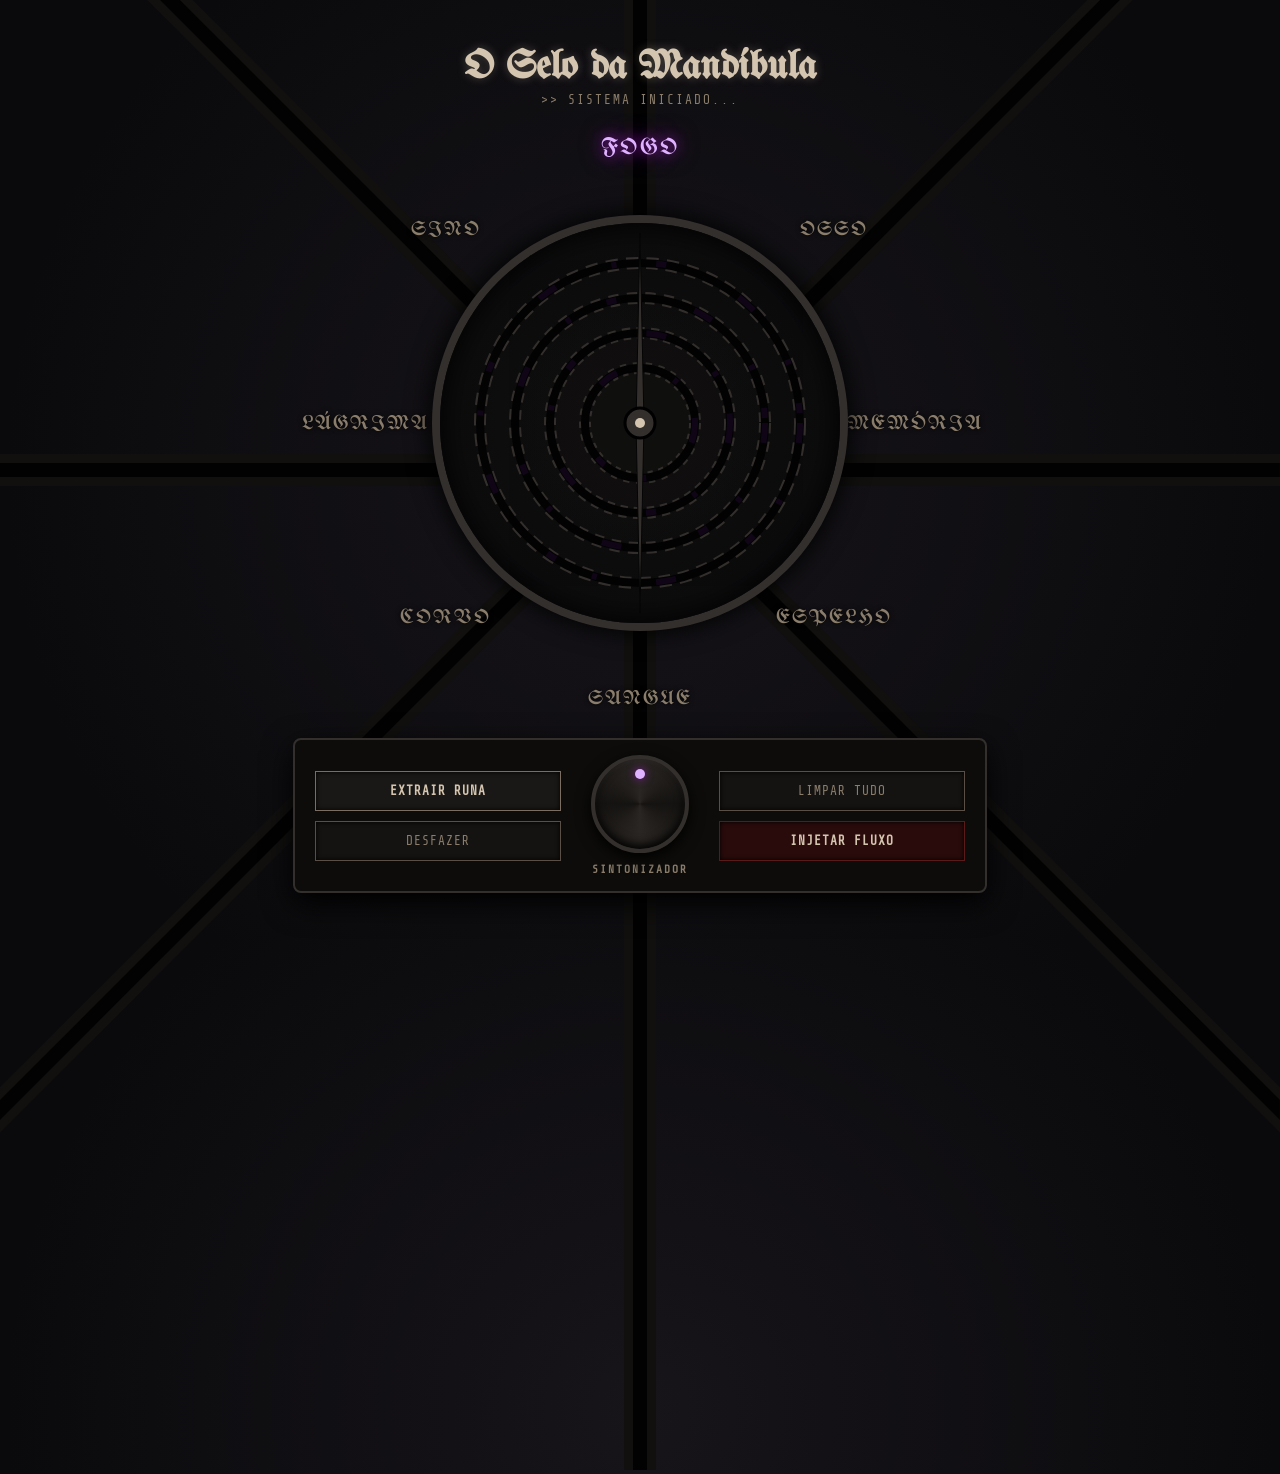
==== selo-da-mandibula.html @ 311d5efb "Initial commit: O Selo da Mandibula com Malha Pneumatica e Sintonizador" ====
<!DOCTYPE html>
<html lang="pt-BR">
<head>
  <meta charset="UTF-8">
  <meta name="viewport" content="width=device-width, initial-scale=1.0, user-scalable=no">
  <title>O SELO DA MANDÍBULA</title>
  <link rel="preconnect" href="https://fonts.googleapis.com" />
  <link rel="preconnect" href="https://fonts.gstatic.com" crossorigin />
  <link href="https://fonts.googleapis.com/css2?family=UnifrakturMaguntia&family=Share+Tech+Mono&display=swap" rel="stylesheet" />
  <style>
    :root {
      --bg: #0a0a0c;
      --bone: #d4c5b0;
      --bone-dim: #8a7d6b;
      --iron: #332f2c;
      --iron-light: #594f46;
      --liquid: #1a0826; /* Roxo ultra escuro */
      --miasma: #7a1599; 
      --miasma-light: #dfb2ff;
      --success: #4db8ff;
      --danger: #ff3333;
      --font-title: 'UnifrakturMaguntia', serif;
      --font-ui: 'Share Tech Mono', 'Courier New', monospace;
    }

    /* PERFORMANCE FIX: Fundo simplificado. 
       Filtros fractais em SVG destroem o framerate de tablets! */
    body {
      background-color: var(--bg);
      background-image: radial-gradient(circle at 50% 50%, #17141a 0%, var(--bg) 80%);
      color: var(--bone);
      font-family: var(--font-ui);
      text-align: center;
      margin: 0;
      padding: 20px;
      overflow-x: hidden;
      min-height: 100vh;
      display: flex;
      flex-direction: column;
      align-items: center;
      justify-content: center;
      position: relative;
    }

    header { margin-bottom: 10px; z-index: 10; }
    h1 {
      font-family: var(--font-title);
      font-size: 2.5rem;
      margin: 0;
      color: var(--bone);
      text-shadow: 0 0 10px rgba(212, 197, 176, 0.3);
    }
    
    .system-log {
      color: var(--bone-dim);
      font-size: 0.8rem;
      letter-spacing: 2px;
      margin-top: 5px;
      height: 20px;
      text-transform: uppercase;
    }

    .astrolabe-wrapper {
      position: relative;
      width: 600px;
      height: 600px;
      margin: 0 auto 15px;
    }

    /* Fundo Pneumático */
    #tubes-container {
      position: absolute; 
      top: 50%;
      left: 50%;
      width: 2000px;
      height: 2000px;
      transform: translate(-50%, -50%);
      z-index: -1; 
      pointer-events: none;
    }
    
    #tubes-svg {
      width: 100%;
      height: 100%;
    }

    /* PERFORMANCE FIX: Removido os SVG drop-shadows dos tubos */
    .tube-base {
      stroke: #11100f;
      stroke-width: 32px;
      stroke-linecap: round;
    }

    .tube-groove {
      stroke: #020202;
      stroke-width: 14px;
      stroke-linecap: round;
    }

    .tube-liquid {
      stroke: var(--liquid);
      stroke-width: 10px;
      stroke-linecap: round;
      stroke-dasharray: 1500;
      stroke-dashoffset: 1500;
      transition: stroke-dashoffset 0.8s cubic-bezier(0.2, 0.8, 0.2, 1);
    }

    .tube-liquid.filled {
      stroke-dashoffset: 0;
    }

    .tube-liquid.boil {
      animation: boilTube 0.25s infinite alternate !important;
    }

    @keyframes boilTube {
      0% { stroke: #050505; }
      100% { stroke: var(--miasma); }
    }

    #labels-container {
      position: absolute;
      top: 0;
      left: 0;
      width: 100%;
      height: 100%;
      pointer-events: none;
    }

    .rune-label {
      position: absolute;
      transform: translate(-50%, -50%);
      color: var(--bone-dim);
      font-family: var(--font-title);
      font-size: 1.25rem;
      letter-spacing: 2px;
      text-shadow: 0 0 5px #000;
      transition: color 0.3s, text-shadow 0.3s, transform 0.3s;
    }

    .rune-label.active {
      color: var(--miasma-light);
      text-shadow: 0 0 10px var(--miasma), 0 0 20px var(--miasma);
      transform: translate(-50%, -50%) scale(1.15);
      z-index: 5;
    }

    .rune-label.extracted {
      color: var(--miasma-light);
      text-shadow: 0 0 15px var(--miasma);
    }
    
    .rune-label.extracted.active {
      transform: translate(-50%, -50%) scale(1.15);
    }

    .astrolabe-svg {
      position: absolute;
      top: 100px;
      left: 100px;
      width: 400px;
      height: 400px;
      border-radius: 50%;
      background: radial-gradient(circle at center, #11100f, #0a0a0c);
      box-shadow: inset 0 0 30px #000, 0 0 0 8px var(--iron), 0 0 25px 10px #000;
    }

    .gear-teeth {
      fill: none;
      stroke: var(--iron);
      stroke-width: 12;
    }
    
    .gear-base {
      fill: none;
      stroke: #030303;
      stroke-width: 8;
    }

    .slosh {
      fill: none;
      stroke: var(--liquid);
      stroke-width: 6;
      stroke-dasharray: 20 60 5 40 10 80;
      transition: stroke-dashoffset 0.5s cubic-bezier(0.25, 1, 0.5, 1);
    }

    .liquid-layer {
      fill: none;
      stroke: var(--liquid);
      stroke-width: 8;
      stroke-linecap: round;
      stroke-dasharray: var(--circ);
      stroke-dashoffset: var(--circ);
      transition: stroke-dashoffset 0.6s ease-out;
    }

    .liquid-layer.filled {
      stroke-dashoffset: 0;
    }

    .flow-line {
      stroke: var(--liquid);
      stroke-width: 6;
      stroke-linecap: round;
      stroke-dasharray: 180;
      stroke-dashoffset: 180;
      opacity: 0;
    }

    .flow-line.active {
      stroke-dashoffset: 0;
      opacity: 1;
      transition: stroke-dashoffset 0.4s ease-out, opacity 0.1s;
    }

    .flow-line.fade-out {
      stroke-dashoffset: 0;
      opacity: 0;
      transition: opacity 0.3s;
    }

    #needle-group {
      transition: transform 0.4s cubic-bezier(0.34, 1.56, 0.64, 1);
      transform-origin: 200px 200px;
    }
    
    #flow-rotator {
      transform-origin: 200px 200px;
    }

    /* === O PAINEL DE CONTROLE (KNOB) === */
    .dashboard-controls {
      display: flex;
      justify-content: center;
      align-items: center;
      gap: 30px;
      z-index: 10;
      width: 100%;
      max-width: 650px;
      background: #0d0c0a;
      padding: 15px 20px;
      border: 2px solid var(--iron);
      border-radius: 8px;
      box-shadow: 0 10px 30px #000;
    }

    .panel-section {
      display: flex;
      flex-direction: column;
      gap: 10px;
      flex: 1;
    }

    .knob-wrapper {
      display: flex;
      flex-direction: column;
      align-items: center;
      gap: 10px;
    }

    .knob-dial {
      width: 90px;
      height: 90px;
      border-radius: 50%;
      background: conic-gradient(from 180deg, #2a2623, #151311, #2a2623, #151311, #2a2623);
      box-shadow: 0 5px 15px #000, inset 0 2px 5px rgba(255,255,255,0.05), inset 0 -4px 10px #000;
      border: 4px solid var(--iron);
      position: relative;
      cursor: pointer;
      cursor: grab;
      transform: rotate(0deg);
      transition: transform 0.25s cubic-bezier(0.2, 0.8, 0.2, 1);
      touch-action: none; /* Crucial para o drag no tablet funcionar */
    }

    .knob-dial:active {
      cursor: grabbing;
    }

    .knob-dot {
      width: 10px;
      height: 10px;
      background: var(--miasma-light);
      border-radius: 50%;
      position: absolute;
      top: 10px;
      left: 50%;
      transform: translateX(-50%);
      box-shadow: 0 0 8px var(--miasma);
    }

    .knob-label {
      font-size: 0.7rem;
      letter-spacing: 2px;
      color: var(--bone-dim);
      font-weight: bold;
    }

    button {
      background: #151311;
      border: 1px solid var(--iron-light);
      color: var(--bone-dim);
      font-family: var(--font-ui);
      font-size: 0.8rem;
      padding: 12px 10px;
      cursor: pointer;
      box-shadow: inset 0 0 5px #000;
      text-transform: uppercase;
      letter-spacing: 1px;
      transition: all 0.2s;
    }

    button:hover:not(:disabled) {
      background: #1a1816;
      color: var(--bone);
      border-color: var(--bone-dim);
    }

    button:active:not(:disabled) {
      transform: scale(0.96);
    }

    button.primary {
      background: #1a1816;
      border-color: #7b6d61;
      color: var(--bone);
      font-weight: bold;
    }

    button.danger {
      background: #2a0b0b;
      border-color: #5a1a1a;
      color: var(--bone);
      font-weight: bold;
    }

    button.danger:hover:not(:disabled) {
      background: #3a1515;
      border-color: #8a2a2a;
      box-shadow: 0 0 10px rgba(255, 51, 51, 0.3);
    }

    button:disabled {
      opacity: 0.4;
      pointer-events: none;
    }

    /* Animations */
    @keyframes shake {
      0%, 100% { transform: translate(0, 0); }
      10%, 30%, 50%, 70%, 90% { transform: translate(-8px, -4px) rotate(-1deg); }
      20%, 40%, 60%, 80% { transform: translate(8px, 4px) rotate(1deg); }
    }
    .shake {
      animation: shake 0.5s cubic-bezier(.36,.07,.19,.97) both;
    }

    @keyframes etherealPulse {
      0%, 100% { background-color: var(--bg); }
      50% { background-color: #0b1c29; }
    }
    .ethereal-pulse {
      animation: etherealPulse 3s ease-in-out infinite;
    }

    @keyframes spin {
      0% { transform: rotate(0deg); }
      100% { transform: rotate(360deg); }
    }
    .ring-fill {
      transform-origin: 200px 200px;
    }

    /* Modal */
    #modal-overlay {
      position: fixed;
      inset: 0;
      background: rgba(0,0,0,0.85);
      display: flex;
      justify-content: center;
      align-items: center;
      z-index: 1000;
      opacity: 0;
      pointer-events: none;
      transition: opacity 0.3s;
    }
    #modal-overlay.visible {
      opacity: 1;
      pointer-events: auto;
    }
    #modal-box {
      background: #0d0c0b;
      border: 2px solid var(--iron);
      padding: 30px 40px;
      text-align: center;
      box-shadow: 0 0 30px #000;
      max-width: 400px;
      width: 90%;
    }
    #modal-box.success {
      border-color: var(--success);
      box-shadow: 0 0 30px rgba(77, 184, 255, 0.2);
    }
    #modal-box.danger {
      border-color: var(--danger);
      box-shadow: 0 0 30px rgba(255, 51, 51, 0.2);
    }
    #modal-title {
      font-family: var(--font-title);
      font-size: 1.8rem;
      margin-top: 0;
      margin-bottom: 10px;
    }
    #modal-box.success #modal-title { color: var(--success); }
    #modal-box.danger #modal-title { color: var(--danger); }
    #modal-desc {
      font-size: 1rem;
      margin-bottom: 25px;
      color: var(--bone);
      line-height: 1.5;
    }

    /* Responsive Tablet/Mobile */
    @media (max-width: 768px) {
      .astrolabe-wrapper {
        transform: scale(0.65);
        margin: -90px auto -60px;
      }
      .dashboard-controls {
        flex-direction: row;
        flex-wrap: wrap;
        padding: 15px;
        gap: 15px;
      }
      .knob-wrapper {
        order: -1; 
        width: 100%; 
        margin-bottom: 10px;
      }
      .panel-section {
        flex-direction: column;
        width: 45%;
      }
      h1 { font-size: 2.2rem; }
    }
  </style>
</head>
<body>

  <!-- Tubos Pneumáticos ao Fundo -->
  <div id="tubes-container">
    <svg id="tubes-svg" viewBox="0 0 2000 2000">
      <g id="tubes-group"></g>
    </svg>
  </div>

  <header>
    <h1>O Selo da Mand&iacute;bula</h1>
    <div class="system-log" id="log-out">&gt;&gt; SISTEMA INICIADO...</div>
  </header>

  <div class="astrolabe-wrapper">
    <div id="labels-container"></div>
    
    <svg class="astrolabe-svg" viewBox="0 0 400 400">
      <circle cx="200" cy="200" r="160" class="gear-teeth" stroke-dasharray="12 8" />
      <circle cx="200" cy="200" r="125" class="gear-teeth" stroke-dasharray="10 8" />
      <circle cx="200" cy="200" r="90" class="gear-teeth" stroke-dasharray="8 6" />
      <circle cx="200" cy="200" r="55" class="gear-teeth" stroke-dasharray="6 6" />

      <circle cx="200" cy="200" r="160" class="gear-base" />
      <circle cx="200" cy="200" r="125" class="gear-base" />
      <circle cx="200" cy="200" r="90" class="gear-base" />
      <circle cx="200" cy="200" r="55" class="gear-base" />

      <g opacity="0.6">
        <circle cx="200" cy="200" r="160" class="slosh" />
        <circle cx="200" cy="200" r="125" class="slosh" />
        <circle cx="200" cy="200" r="90" class="slosh" />
        <circle cx="200" cy="200" r="55" class="slosh" />
      </g>

      <g class="ring-fill" id="ring-group-0">
        <circle cx="200" cy="200" r="55" class="liquid-layer" style="--circ: 346;" />
      </g>
      <g class="ring-fill" id="ring-group-1">
        <circle cx="200" cy="200" r="90" class="liquid-layer" style="--circ: 566;" />
      </g>
      <g class="ring-fill" id="ring-group-2">
        <circle cx="200" cy="200" r="125" class="liquid-layer" style="--circ: 786;" />
      </g>
      <g class="ring-fill" id="ring-group-3">
        <circle cx="200" cy="200" r="160" class="liquid-layer" style="--circ: 1006;" />
      </g>

      <g id="flow-rotator">
        <line id="flow-line" x1="200" y1="200" x2="200" y2="20" class="flow-line" />
      </g>

      <g id="needle-group">
        <path d="M196,200 L200,10 L204,200 L200,390 Z" fill="var(--iron)" stroke="#050505" stroke-width="1"/>
        <circle cx="200" cy="200" r="15" fill="var(--iron)" stroke="#000" stroke-width="3"/>
        <circle cx="200" cy="200" r="5" fill="var(--bone)" />
      </g>
    </svg>
  </div>

  <!-- NOVO PAINEL DE CONTROLE COM SINTONIZADOR -->
  <div class="dashboard-controls">
    <div class="panel-section">
      <button class="primary" id="btn-extract" onclick="extractRune()">EXTRAIR RUNA</button>
      <button id="btn-undo" onclick="undoLast()">DESFAZER</button>
    </div>
    
    <div class="knob-wrapper">
      <div id="knob" class="knob-dial">
        <div class="knob-dot"></div>
      </div>
      <div class="knob-label">SINTONIZADOR</div>
    </div>
    
    <div class="panel-section">
      <button id="btn-clear" onclick="clearAll()">LIMPAR TUDO</button>
      <button class="danger" id="btn-inject" onclick="injectFlux()">INJETAR FLUXO</button>
    </div>
  </div>

  <div id="modal-overlay">
    <div id="modal-box">
      <h2 id="modal-title"></h2>
      <p id="modal-desc"></p>
      <button id="modal-close-btn" onclick="closeModal()">[ RECONHECER ]</button>
    </div>
  </div>

  <script>
    // A Senha Secreta 
    const SENHA_CORRETA = ["FOGO", "OSSO", "MEMÓRIA", "ESPELHO"];

    const labelsData = ["FOGO", "OSSO", "MEMÓRIA", "ESPELHO", "SANGUE", "CORVO", "LÁGRIMA", "SINO"];
    let sequencia = [];
    let cumulAngle = 0;
    let stepIndex = 0;
    let isAnimating = false;
    let locked = false;
    let sloshVal = 0;
    let isDraggingKnob = false;

    function init() {
      const container = document.getElementById('labels-container');
      const R = 275; 
      labelsData.forEach((text, i) => {
        let angle = (i * 45 - 90) * (Math.PI / 180);
        let x = 300 + Math.cos(angle) * R;
        let y = 300 + Math.sin(angle) * R;
        let div = document.createElement('div');
        div.className = 'rune-label';
        div.style.left = `${x}px`;
        div.style.top = `${y}px`;
        div.innerText = text;
        container.appendChild(div);
      });

      const tubesGroup = document.getElementById('tubes-group');
      for (let i = 0; i < 8; i++) {
        let angle = (i * 45 - 90) * (Math.PI / 180);
        let x2 = 1000 + Math.cos(angle) * 1500; 
        let y2 = 1000 + Math.sin(angle) * 1500;
        
        let outerLine = document.createElementNS("http://www.w3.org/2000/svg", "line");
        outerLine.setAttribute("x1", 1000);
        outerLine.setAttribute("y1", 1000);
        outerLine.setAttribute("x2", x2);
        outerLine.setAttribute("y2", y2);
        outerLine.setAttribute("class", "tube-base");
        
        let innerLine = document.createElementNS("http://www.w3.org/2000/svg", "line");
        innerLine.setAttribute("x1", 1000);
        innerLine.setAttribute("y1", 1000);
        innerLine.setAttribute("x2", x2);
        innerLine.setAttribute("y2", y2);
        innerLine.setAttribute("class", "tube-groove");
        
        let liquidLine = document.createElementNS("http://www.w3.org/2000/svg", "line");
        liquidLine.setAttribute("x1", 1000);
        liquidLine.setAttribute("y1", 1000);
        liquidLine.setAttribute("x2", x2);
        liquidLine.setAttribute("y2", y2);
        liquidLine.setAttribute("class", "tube-liquid");
        liquidLine.setAttribute("id", `tube-liquid-${i}`);
        
        tubesGroup.appendChild(outerLine);
        tubesGroup.appendChild(innerLine);
        tubesGroup.appendChild(liquidLine);
      }

      updateNeedle();
      initKnob();
    }

    function initKnob() {
      const knob = document.getElementById('knob');
      
      const handleEvent = (e) => {
        if (!isDraggingKnob || locked || isAnimating) return;
        
        let clientX = e.touches ? e.touches[0].clientX : e.clientX;
        let clientY = e.touches ? e.touches[0].clientY : e.clientY;
        
        let rect = knob.getBoundingClientRect();
        let centerX = rect.left + rect.width / 2;
        let centerY = rect.top + rect.height / 2;
        
        // Calcula o ângulo em radianos baseando-se no clique e no centro do botão
        let angleRad = Math.atan2(clientY - centerY, clientX - centerX);
        let angleDeg = angleRad * (180 / Math.PI) + 90; // O topo vira 0 graus
        if (angleDeg < 0) angleDeg += 360;
        
        // Encontra o ponto de encaixe de 45 graus mais próximo (0 a 7)
        let step = Math.round(angleDeg / 45) % 8;
        
        if (step !== stepIndex) {
          let diff = step - stepIndex;
          // Usa o caminho mais curto
          if (diff < -4) diff += 8;
          if (diff > 4) diff -= 8;
          
          cumulAngle += diff * 45;
          stepIndex = step;
          
          updateNeedle();
          updateKnob();
          shiftSlosh(diff > 0 ? 1 : -1);
          logMsg(`ALINHAMENTO: ${labelsData[stepIndex]}`);
        }
      };

      knob.addEventListener('mousedown', (e) => { isDraggingKnob = true; handleEvent(e); });
      window.addEventListener('mousemove', (e) => { if(isDraggingKnob) handleEvent(e); });
      window.addEventListener('mouseup', () => { isDraggingKnob = false; });
      
      // Touch events nativos para o Tablet (com preventDefault para evitar rolagem da tela ao girar)
      knob.addEventListener('touchstart', (e) => { isDraggingKnob = true; handleEvent(e); }, {passive: false});
      window.addEventListener('touchmove', (e) => { 
        if (isDraggingKnob) {
          e.preventDefault(); 
          handleEvent(e);
        }
      }, {passive: false});
      window.addEventListener('touchend', () => { isDraggingKnob = false; });
    }

    function logMsg(msg) {
      document.getElementById('log-out').innerText = `>> ${msg}`;
    }

    function updateNeedle() {
      document.getElementById('needle-group').style.transform = `rotate(${cumulAngle}deg)`;
      const labels = document.querySelectorAll('.rune-label');
      labels.forEach((el, idx) => {
        if (idx === stepIndex) el.classList.add('active');
        else el.classList.remove('active');
      });
    }
    
    function updateKnob() {
      document.getElementById('knob').style.transform = `rotate(${cumulAngle}deg)`;
    }

    function shiftSlosh(dir) {
      sloshVal += dir * 40;
      document.querySelectorAll('.slosh').forEach(el => {
        el.style.strokeDashoffset = sloshVal;
      });
    }

    function extractRune() {
      if (locked || isAnimating) return;
      if (sequencia.length >= 4) {
        logMsg("ERRO: CAPACIDADE MÁXIMA ATINGIDA.");
        return;
      }
      
      isAnimating = true;
      disableButtons(true);
      
      document.getElementById('flow-rotator').style.transform = `rotate(${cumulAngle}deg)`;
      
      let flowLine = document.getElementById('flow-line');
      flowLine.classList.remove('fade-out');
      flowLine.classList.add('active');
      
      setTimeout(() => {
        flowLine.classList.remove('active');
        flowLine.classList.add('fade-out');
        
        let ringIdx = sequencia.length; 
        let ring = document.getElementById(`ring-group-${ringIdx}`).querySelector('.liquid-layer');
        ring.classList.add('filled');

        let tubeIdx = stepIndex;
        let tube = document.getElementById(`tube-liquid-${tubeIdx}`);
        tube.classList.add('filled');

        let labelEl = document.querySelectorAll('.rune-label')[stepIndex];
        labelEl.classList.add('extracted');
        
        sequencia.push(labelsData[stepIndex]);
        logMsg(`RUNA EXTRAÍDA: ${labelsData[stepIndex]}`);
        
        isAnimating = false;
        disableButtons(false);
      }, 450); 
    }

    function undoLast() {
      if (locked || isAnimating) return;
      if (sequencia.length === 0) return;
      
      let ringIdx = sequencia.length - 1; 
      let ring = document.getElementById(`ring-group-${ringIdx}`).querySelector('.liquid-layer');
      ring.classList.remove('filled');
      ring.classList.remove('boil');
      
      let lastLabel = sequencia.pop();
      let tubeIdx = labelsData.indexOf(lastLabel);
      
      let tube = document.getElementById(`tube-liquid-${tubeIdx}`);
      tube.classList.remove('filled');
      tube.classList.remove('boil');

      let labelEl = document.querySelectorAll('.rune-label')[tubeIdx];
      labelEl.classList.remove('extracted');
      
      logMsg("ÚLTIMA RUNA DESCARTADA.");
    }

    function clearAll() {
      if (locked || isAnimating) return;
      sequencia = [];
      
      document.querySelectorAll('.liquid-layer').forEach(ring => {
        ring.classList.remove('filled');
        ring.classList.remove('boil');
      });

      document.querySelectorAll('.tube-liquid').forEach(tube => {
        tube.classList.remove('filled');
        tube.classList.remove('boil');
        tube.style.stroke = '';
      });

      document.querySelectorAll('.rune-label').forEach(label => {
        label.classList.remove('extracted');
        label.style.color = '';
        label.style.textShadow = '';
      });

      logMsg("SISTEMA PURGADO.");
    }

    function injectFlux() {
      if (locked || isAnimating) return;
      if (sequencia.length < 4) {
        logMsg("ERRO: 4 RUNAS NECESSÁRIAS PARA INJEÇÃO.");
        return;
      }
      
      let valid = sequencia.every((val, index) => val === SENHA_CORRETA[index]);
      
      if (valid) {
        locked = true;
        disableButtons(true);
        document.body.classList.add('ethereal-pulse');
        
        document.querySelectorAll('.ring-fill').forEach((g, i) => {
          let dir = i % 2 === 0 ? 1 : -1;
          g.style.animation = `spin ${2.5 + i*0.5}s linear infinite`;
          g.style.animationDirection = dir === 1 ? 'normal' : 'reverse';
          
          let liquid = g.querySelector('.liquid-layer');
          liquid.style.stroke = 'var(--success)';
        });

        document.querySelectorAll('.tube-liquid.filled').forEach((tube) => {
          tube.style.stroke = 'var(--success)';
        });

        document.querySelectorAll('.rune-label.extracted').forEach(label => {
          label.style.color = 'var(--success)';
          label.style.textShadow = '0 0 15px var(--success)';
        });
        
        logMsg("ACESSO CONCEDIDO.");
        showModal("SISTEMA ESTABILIZADO.", "PORTAL ABERTO.", "success");
      } else {
        document.body.classList.add('shake');
        setTimeout(() => document.body.classList.remove('shake'), 600);
        
        document.querySelectorAll('.liquid-layer.filled').forEach(ring => {
          ring.classList.add('boil');
        });

        document.querySelectorAll('.tube-liquid.filled').forEach(tube => {
          tube.classList.add('boil');
        });
        
        logMsg("FALHA CRÍTICA DE ALINHAMENTO.");
        showModal("FALHA DE FLUXO!", "MIASMA EXALADO.\n\nDANO NECRÓTICO.", "danger");
      }
    }

    function disableButtons(state) {
      document.querySelectorAll('button').forEach(b => {
        if (b.id !== 'modal-close-btn') {
          b.disabled = state;
        }
      });
      if(state) document.getElementById('knob').style.pointerEvents = 'none';
      else document.getElementById('knob').style.pointerEvents = 'auto';
    }

    function showModal(title, desc, type) {
      const box = document.getElementById('modal-box');
      box.className = type; 
      document.getElementById('modal-title').innerText = title;
      document.getElementById('modal-desc').innerText = desc;
      document.getElementById('modal-overlay').classList.add('visible');
    }

    function closeModal() {
      document.getElementById('modal-overlay').classList.remove('visible');
    }

    window.onload = init;
  </script>
</body>
</html>
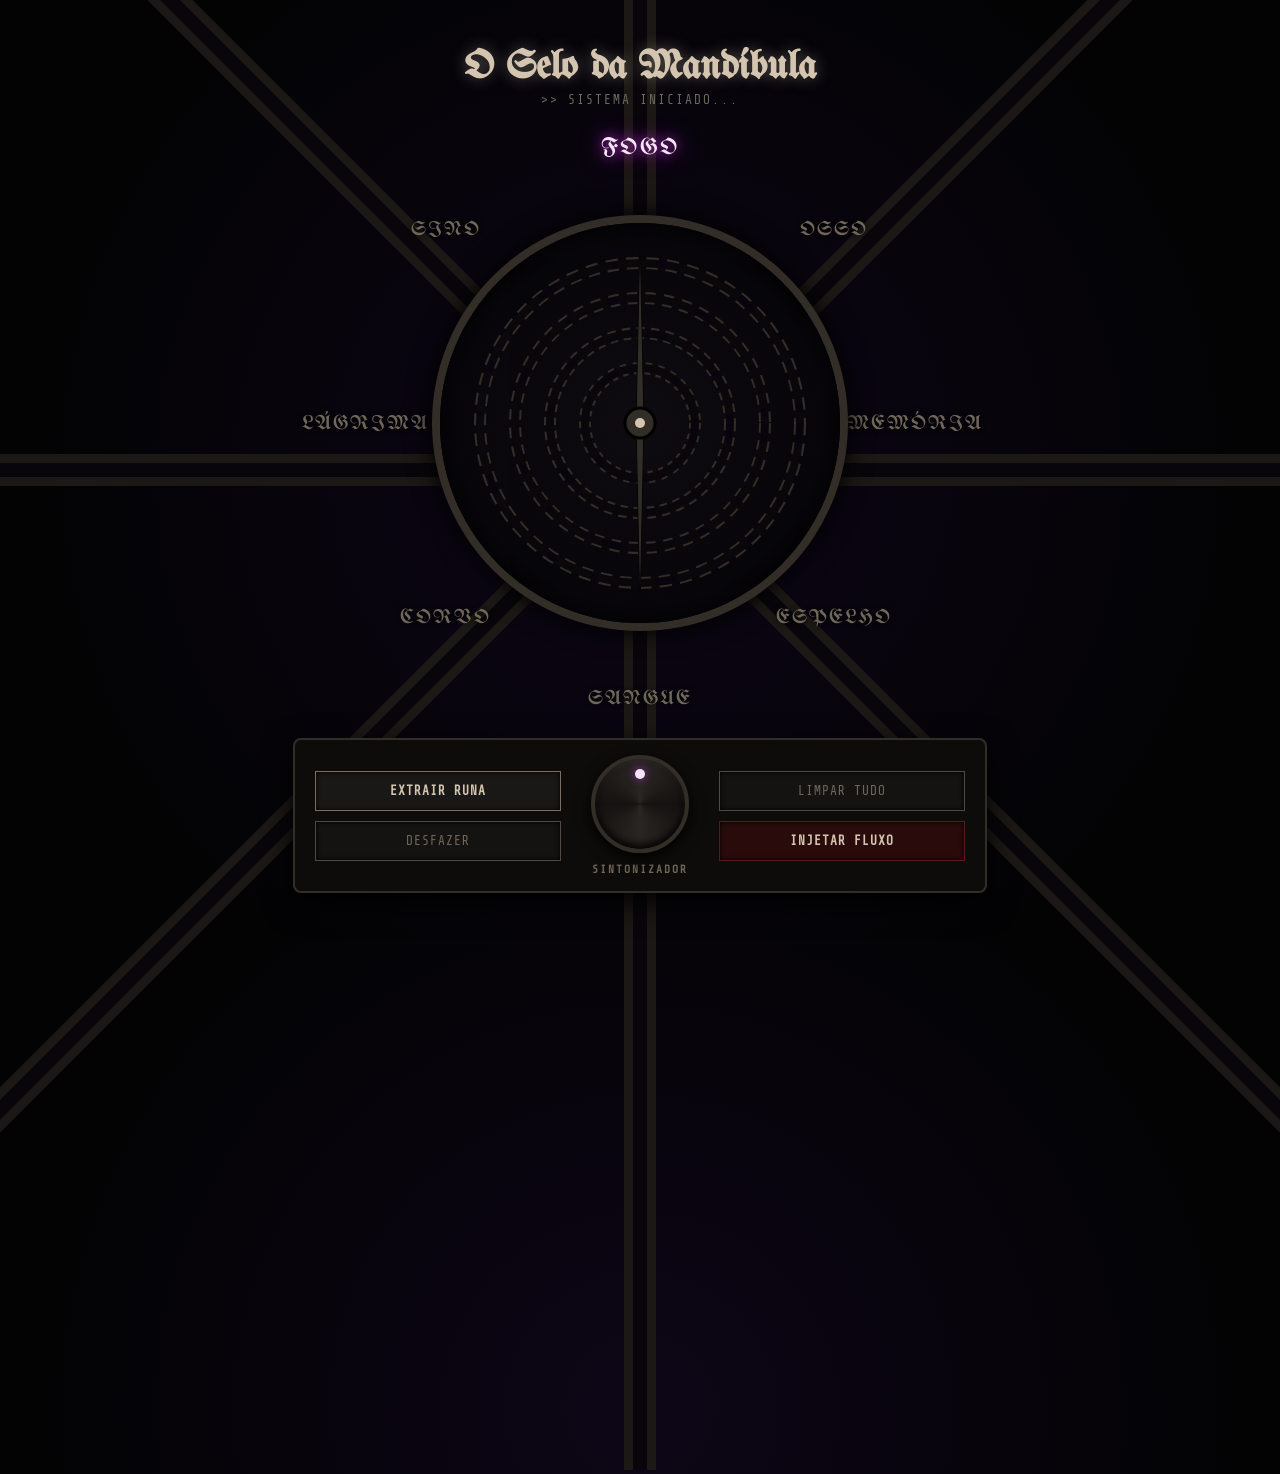
==== commit ad4de1d4: "feat: esclarece o cenário" ====
--- a/selo-da-mandibula.html
+++ b/selo-da-mandibula.html
@@ -9,25 +9,23 @@
   <link href="https://fonts.googleapis.com/css2?family=UnifrakturMaguntia&family=Share+Tech+Mono&display=swap" rel="stylesheet" />
   <style>
     :root {
-      --bg: #0a0a0c;
+      --bg: #030304; /* Fundo void quase absoluto */
       --bone: #d4c5b0;
-      --bone-dim: #8a7d6b;
-      --iron: #332f2c;
-      --iron-light: #594f46;
-      --liquid: #1a0826; /* Roxo ultra escuro */
-      --miasma: #7a1599; 
-      --miasma-light: #dfb2ff;
-      --success: #4db8ff;
-      --danger: #ff3333;
+      --bone-dim: #70675a; /* Rótulos inativos mais apagados para contraste */
+      --iron: #332d28; 
+      --iron-light: #524840;
+      --liquid: #080110; /* Preto-roxo denso */
+      --miasma: #9c27b0; /* Roxo neon brilhante */
+      --miasma-light: #f3e5f5; /* Rótulo ativo quase branco-roxo */
+      --success: #00d2ff; /* Ciano/azul neon */
+      --danger: #ff0055; /* Vermelho/magenta neon */
       --font-title: 'UnifrakturMaguntia', serif;
       --font-ui: 'Share Tech Mono', 'Courier New', monospace;
     }
 
-    /* PERFORMANCE FIX: Fundo simplificado. 
-       Filtros fractais em SVG destroem o framerate de tablets! */
     body {
       background-color: var(--bg);
-      background-image: radial-gradient(circle at 50% 50%, #17141a 0%, var(--bg) 80%);
+      background-image: radial-gradient(circle at 50% 50%, #0d0617 0%, var(--bg) 75%);
       color: var(--bone);
       font-family: var(--font-ui);
       text-align: center;
@@ -48,7 +46,7 @@
       font-size: 2.5rem;
       margin: 0;
       color: var(--bone);
-      text-shadow: 0 0 10px rgba(212, 197, 176, 0.3);
+      text-shadow: 0 0 15px rgba(212, 197, 176, 0.4);
     }
     
     .system-log {
@@ -84,39 +82,55 @@
       height: 100%;
     }
 
-    /* PERFORMANCE FIX: Removido os SVG drop-shadows dos tubos */
     .tube-base {
-      stroke: #11100f;
+      stroke: #1c1815;
       stroke-width: 32px;
       stroke-linecap: round;
     }
 
     .tube-groove {
-      stroke: #020202;
+      stroke: #08060a;
       stroke-width: 14px;
       stroke-linecap: round;
     }
 
-    .tube-liquid {
-      stroke: var(--liquid);
-      stroke-width: 10px;
+    /* SISTEMA DE DUPLA CAMADA PARA OS TUBOS (Miolo preto-roxo + brilho nas bordas) */
+    .tube-liquid-glow {
+      stroke: var(--miasma);
+      stroke-width: 12px;
       stroke-linecap: round;
       stroke-dasharray: 1500;
       stroke-dashoffset: 1500;
       transition: stroke-dashoffset 0.8s cubic-bezier(0.2, 0.8, 0.2, 1);
     }
 
-    .tube-liquid.filled {
+    .tube-liquid-core {
+      stroke: var(--liquid);
+      stroke-width: 6px;
+      stroke-linecap: round;
+      stroke-dasharray: 1500;
+      stroke-dashoffset: 1500;
+      transition: stroke-dashoffset 0.8s cubic-bezier(0.2, 0.8, 0.2, 1) 0.04s;
+    }
+
+    .tube-liquid-glow.filled, .tube-liquid-core.filled {
       stroke-dashoffset: 0;
     }
 
-    .tube-liquid.boil {
-      animation: boilTube 0.25s infinite alternate !important;
-    }
-
-    @keyframes boilTube {
-      0% { stroke: #050505; }
-      100% { stroke: var(--miasma); }
+    .tube-liquid-glow.boil {
+      animation: boilGlow 0.2s infinite alternate !important;
+    }
+    .tube-liquid-core.boil {
+      animation: boilCore 0.2s infinite alternate !important;
+    }
+
+    @keyframes boilGlow {
+      0% { stroke: var(--miasma); }
+      100% { stroke: #d946ef; }
+    }
+    @keyframes boilCore {
+      0% { stroke: var(--liquid); }
+      100% { stroke: #310a54; }
     }
 
     #labels-container {
@@ -162,7 +176,7 @@
       width: 400px;
       height: 400px;
       border-radius: 50%;
-      background: radial-gradient(circle at center, #11100f, #0a0a0c);
+      background: radial-gradient(circle at center, #0f0c12, #040306);
       box-shadow: inset 0 0 30px #000, 0 0 0 8px var(--iron), 0 0 25px 10px #000;
     }
 
@@ -174,7 +188,7 @@
     
     .gear-base {
       fill: none;
-      stroke: #030303;
+      stroke: #0a080c;
       stroke-width: 8;
     }
 
@@ -186,22 +200,40 @@
       transition: stroke-dashoffset 0.5s cubic-bezier(0.25, 1, 0.5, 1);
     }
 
-    .liquid-layer {
+    /* SISTEMA DE DUPLA CAMADA PARA OS ANÉIS (Miolo preto-roxo + brilho nas bordas) */
+    .liquid-glow {
       fill: none;
-      stroke: var(--liquid);
-      stroke-width: 8;
+      stroke: var(--miasma);
+      stroke-width: 10px;
       stroke-linecap: round;
       stroke-dasharray: var(--circ);
       stroke-dashoffset: var(--circ);
       transition: stroke-dashoffset 0.6s ease-out;
     }
 
-    .liquid-layer.filled {
+    .liquid-core {
+      fill: none;
+      stroke: var(--liquid);
+      stroke-width: 4px;
+      stroke-linecap: round;
+      stroke-dasharray: var(--circ);
+      stroke-dashoffset: var(--circ);
+      transition: stroke-dashoffset 0.6s ease-out 0.04s;
+    }
+
+    .liquid-glow.filled, .liquid-core.filled {
       stroke-dashoffset: 0;
     }
 
+    .liquid-glow.boil {
+      animation: boilGlow 0.2s infinite alternate !important;
+    }
+    .liquid-core.boil {
+      animation: boilCore 0.2s infinite alternate !important;
+    }
+
     .flow-line {
-      stroke: var(--liquid);
+      stroke: var(--miasma);
       stroke-width: 6;
       stroke-linecap: round;
       stroke-dasharray: 180;
@@ -272,7 +304,7 @@
       cursor: grab;
       transform: rotate(0deg);
       transition: transform 0.25s cubic-bezier(0.2, 0.8, 0.2, 1);
-      touch-action: none; /* Crucial para o drag no tablet funcionar */
+      touch-action: none;
     }
 
     .knob-dial:active {
@@ -359,7 +391,7 @@
 
     @keyframes etherealPulse {
       0%, 100% { background-color: var(--bg); }
-      50% { background-color: #0b1c29; }
+      50% { background-color: #0b1a29; }
     }
     .ethereal-pulse {
       animation: etherealPulse 3s ease-in-out infinite;
@@ -401,11 +433,11 @@
     }
     #modal-box.success {
       border-color: var(--success);
-      box-shadow: 0 0 30px rgba(77, 184, 255, 0.2);
+      box-shadow: 0 0 30px rgba(0, 210, 255, 0.2);
     }
     #modal-box.danger {
       border-color: var(--danger);
-      box-shadow: 0 0 30px rgba(255, 51, 51, 0.2);
+      box-shadow: 0 0 30px rgba(255, 0, 85, 0.2);
     }
     #modal-title {
       font-family: var(--font-title);
@@ -482,17 +514,22 @@
         <circle cx="200" cy="200" r="55" class="slosh" />
       </g>
 
+      <!-- DUPLA CAMADA: liquid-glow (brilho) + liquid-core (fluido escuro no meio) -->
       <g class="ring-fill" id="ring-group-0">
-        <circle cx="200" cy="200" r="55" class="liquid-layer" style="--circ: 346;" />
+        <circle cx="200" cy="200" r="55" class="liquid-glow" style="--circ: 346;" />
+        <circle cx="200" cy="200" r="55" class="liquid-core" style="--circ: 346;" />
       </g>
       <g class="ring-fill" id="ring-group-1">
-        <circle cx="200" cy="200" r="90" class="liquid-layer" style="--circ: 566;" />
+        <circle cx="200" cy="200" r="90" class="liquid-glow" style="--circ: 566;" />
+        <circle cx="200" cy="200" r="90" class="liquid-core" style="--circ: 566;" />
       </g>
       <g class="ring-fill" id="ring-group-2">
-        <circle cx="200" cy="200" r="125" class="liquid-layer" style="--circ: 786;" />
+        <circle cx="200" cy="200" r="125" class="liquid-glow" style="--circ: 786;" />
+        <circle cx="200" cy="200" r="125" class="liquid-core" style="--circ: 786;" />
       </g>
       <g class="ring-fill" id="ring-group-3">
-        <circle cx="200" cy="200" r="160" class="liquid-layer" style="--circ: 1006;" />
+        <circle cx="200" cy="200" r="160" class="liquid-glow" style="--circ: 1006;" />
+        <circle cx="200" cy="200" r="160" class="liquid-core" style="--circ: 1006;" />
       </g>
 
       <g id="flow-rotator">
@@ -583,17 +620,26 @@
         innerLine.setAttribute("y2", y2);
         innerLine.setAttribute("class", "tube-groove");
         
-        let liquidLine = document.createElementNS("http://www.w3.org/2000/svg", "line");
-        liquidLine.setAttribute("x1", 1000);
-        liquidLine.setAttribute("y1", 1000);
-        liquidLine.setAttribute("x2", x2);
-        liquidLine.setAttribute("y2", y2);
-        liquidLine.setAttribute("class", "tube-liquid");
-        liquidLine.setAttribute("id", `tube-liquid-${i}`);
+        let liquidGlow = document.createElementNS("http://www.w3.org/2000/svg", "line");
+        liquidGlow.setAttribute("x1", 1000);
+        liquidGlow.setAttribute("y1", 1000);
+        liquidGlow.setAttribute("x2", x2);
+        liquidGlow.setAttribute("y2", y2);
+        liquidGlow.setAttribute("class", "tube-liquid-glow");
+        liquidGlow.setAttribute("id", `tube-liquid-glow-${i}`);
+
+        let liquidCore = document.createElementNS("http://www.w3.org/2000/svg", "line");
+        liquidCore.setAttribute("x1", 1000);
+        liquidCore.setAttribute("y1", 1000);
+        liquidCore.setAttribute("x2", x2);
+        liquidCore.setAttribute("y2", y2);
+        liquidCore.setAttribute("class", "tube-liquid-core");
+        liquidCore.setAttribute("id", `tube-liquid-core-${i}`);
         
         tubesGroup.appendChild(outerLine);
         tubesGroup.appendChild(innerLine);
-        tubesGroup.appendChild(liquidLine);
+        tubesGroup.appendChild(liquidGlow);
+        tubesGroup.appendChild(liquidCore);
       }
 
       updateNeedle();
@@ -613,17 +659,14 @@
         let centerX = rect.left + rect.width / 2;
         let centerY = rect.top + rect.height / 2;
         
-        // Calcula o ângulo em radianos baseando-se no clique e no centro do botão
         let angleRad = Math.atan2(clientY - centerY, clientX - centerX);
-        let angleDeg = angleRad * (180 / Math.PI) + 90; // O topo vira 0 graus
+        let angleDeg = angleRad * (180 / Math.PI) + 90; 
         if (angleDeg < 0) angleDeg += 360;
         
-        // Encontra o ponto de encaixe de 45 graus mais próximo (0 a 7)
         let step = Math.round(angleDeg / 45) % 8;
         
         if (step !== stepIndex) {
           let diff = step - stepIndex;
-          // Usa o caminho mais curto
           if (diff < -4) diff += 8;
           if (diff > 4) diff -= 8;
           
@@ -641,7 +684,6 @@
       window.addEventListener('mousemove', (e) => { if(isDraggingKnob) handleEvent(e); });
       window.addEventListener('mouseup', () => { isDraggingKnob = false; });
       
-      // Touch events nativos para o Tablet (com preventDefault para evitar rolagem da tela ao girar)
       knob.addEventListener('touchstart', (e) => { isDraggingKnob = true; handleEvent(e); }, {passive: false});
       window.addEventListener('touchmove', (e) => { 
         if (isDraggingKnob) {
@@ -697,12 +739,13 @@
         flowLine.classList.add('fade-out');
         
         let ringIdx = sequencia.length; 
-        let ring = document.getElementById(`ring-group-${ringIdx}`).querySelector('.liquid-layer');
-        ring.classList.add('filled');
+        let ring = document.getElementById(`ring-group-${ringIdx}`);
+        ring.querySelector('.liquid-glow').classList.add('filled');
+        ring.querySelector('.liquid-core').classList.add('filled');
 
         let tubeIdx = stepIndex;
-        let tube = document.getElementById(`tube-liquid-${tubeIdx}`);
-        tube.classList.add('filled');
+        document.getElementById(`tube-liquid-glow-${tubeIdx}`).classList.add('filled');
+        document.getElementById(`tube-liquid-core-${tubeIdx}`).classList.add('filled');
 
         let labelEl = document.querySelectorAll('.rune-label')[stepIndex];
         labelEl.classList.add('extracted');
@@ -720,16 +763,15 @@
       if (sequencia.length === 0) return;
       
       let ringIdx = sequencia.length - 1; 
-      let ring = document.getElementById(`ring-group-${ringIdx}`).querySelector('.liquid-layer');
-      ring.classList.remove('filled');
-      ring.classList.remove('boil');
+      let ring = document.getElementById(`ring-group-${ringIdx}`);
+      ring.querySelector('.liquid-glow').classList.remove('filled', 'boil');
+      ring.querySelector('.liquid-core').classList.remove('filled', 'boil');
       
       let lastLabel = sequencia.pop();
       let tubeIdx = labelsData.indexOf(lastLabel);
       
-      let tube = document.getElementById(`tube-liquid-${tubeIdx}`);
-      tube.classList.remove('filled');
-      tube.classList.remove('boil');
+      document.getElementById(`tube-liquid-glow-${tubeIdx}`).classList.remove('filled', 'boil');
+      document.getElementById(`tube-liquid-core-${tubeIdx}`).classList.remove('filled', 'boil');
 
       let labelEl = document.querySelectorAll('.rune-label')[tubeIdx];
       labelEl.classList.remove('extracted');
@@ -741,14 +783,13 @@
       if (locked || isAnimating) return;
       sequencia = [];
       
-      document.querySelectorAll('.liquid-layer').forEach(ring => {
-        ring.classList.remove('filled');
-        ring.classList.remove('boil');
+      document.querySelectorAll('.liquid-glow, .liquid-core').forEach(ring => {
+        ring.classList.remove('filled', 'boil');
+        ring.style.stroke = '';
       });
 
-      document.querySelectorAll('.tube-liquid').forEach(tube => {
-        tube.classList.remove('filled');
-        tube.classList.remove('boil');
+      document.querySelectorAll('.tube-liquid-glow, .tube-liquid-core').forEach(tube => {
+        tube.classList.remove('filled', 'boil');
         tube.style.stroke = '';
       });
 
@@ -780,12 +821,17 @@
           g.style.animation = `spin ${2.5 + i*0.5}s linear infinite`;
           g.style.animationDirection = dir === 1 ? 'normal' : 'reverse';
           
-          let liquid = g.querySelector('.liquid-layer');
-          liquid.style.stroke = 'var(--success)';
+          let glow = g.querySelector('.liquid-glow');
+          let core = g.querySelector('.liquid-core');
+          glow.style.stroke = 'var(--success)';
+          core.style.stroke = '#031020'; // Core azul escuro purificado
         });
 
-        document.querySelectorAll('.tube-liquid.filled').forEach((tube) => {
+        document.querySelectorAll('.tube-liquid-glow.filled').forEach((tube) => {
           tube.style.stroke = 'var(--success)';
+        });
+        document.querySelectorAll('.tube-liquid-core.filled').forEach((tube) => {
+          tube.style.stroke = '#031020';
         });
 
         document.querySelectorAll('.rune-label.extracted').forEach(label => {
@@ -799,11 +845,11 @@
         document.body.classList.add('shake');
         setTimeout(() => document.body.classList.remove('shake'), 600);
         
-        document.querySelectorAll('.liquid-layer.filled').forEach(ring => {
+        document.querySelectorAll('.liquid-glow.filled, .liquid-core.filled').forEach(ring => {
           ring.classList.add('boil');
         });
 
-        document.querySelectorAll('.tube-liquid.filled').forEach(tube => {
+        document.querySelectorAll('.tube-liquid-glow.filled, .tube-liquid-core.filled').forEach(tube => {
           tube.classList.add('boil');
         });
         
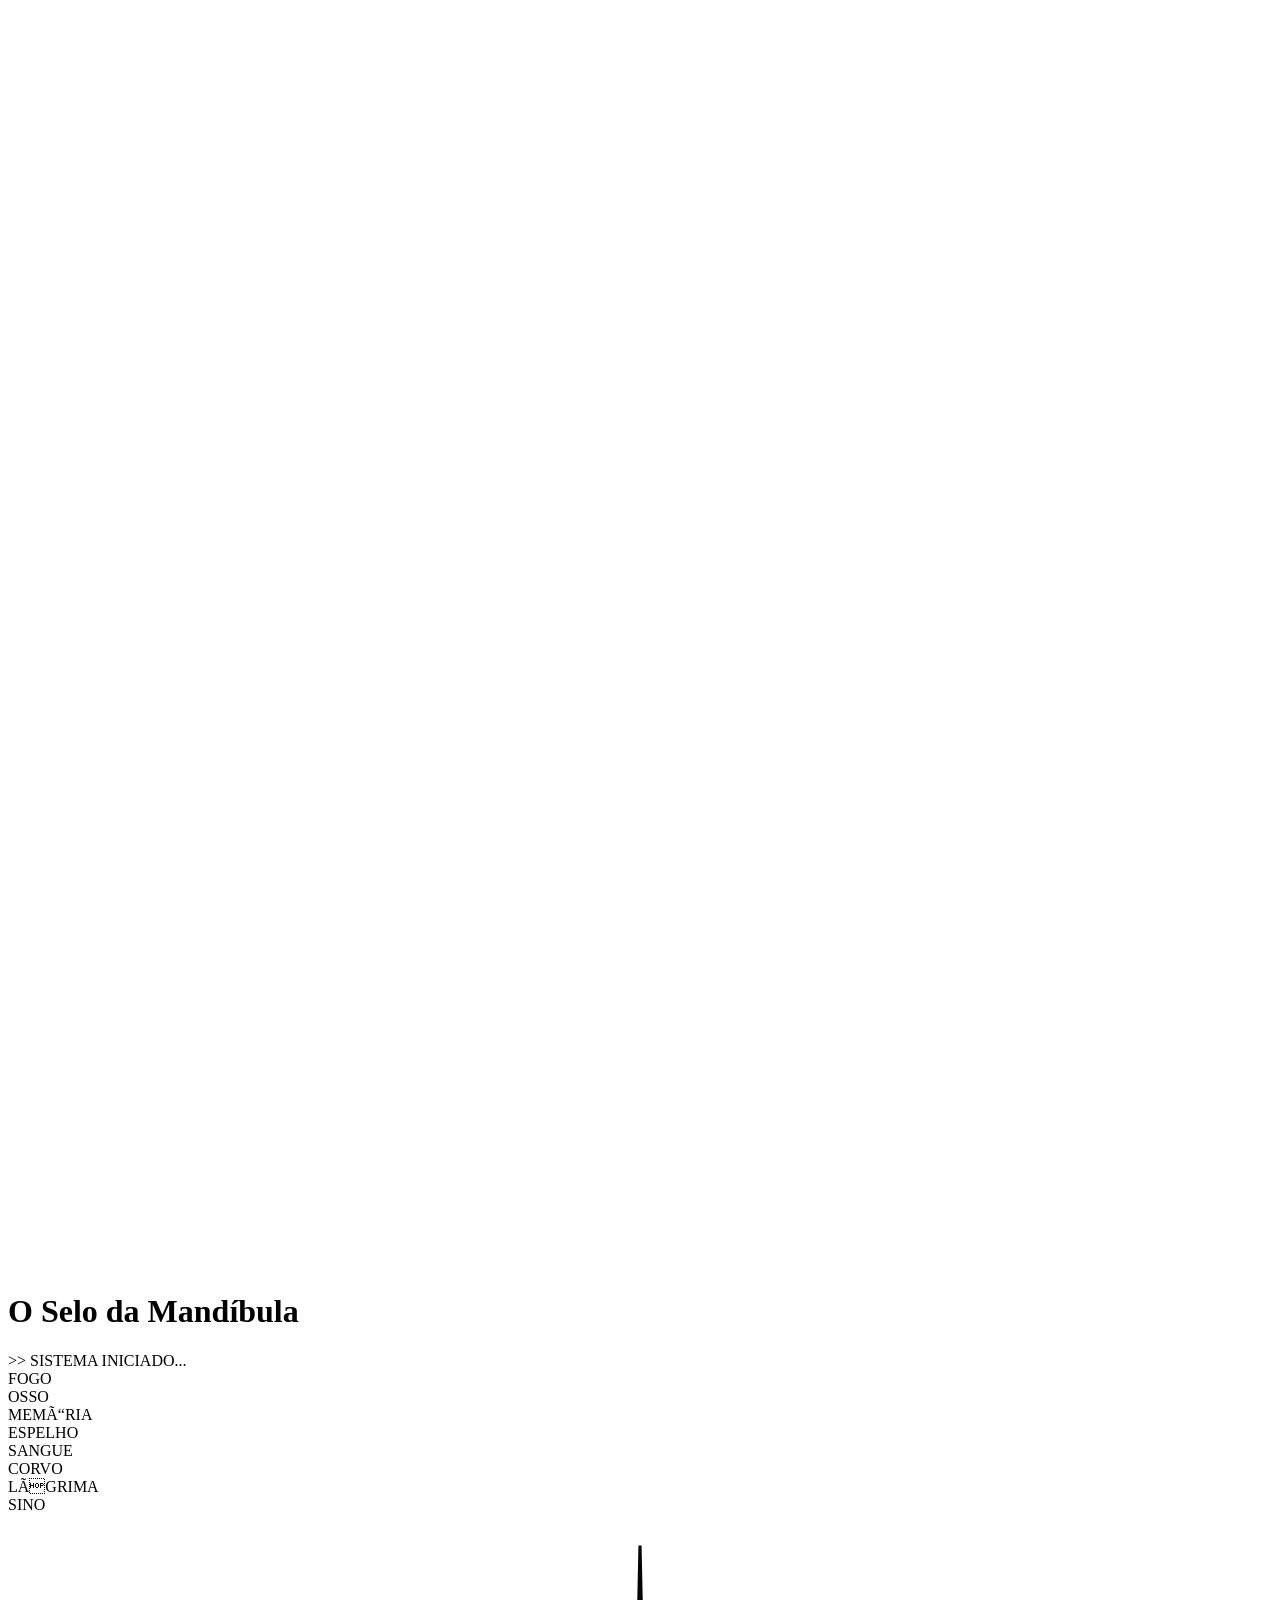
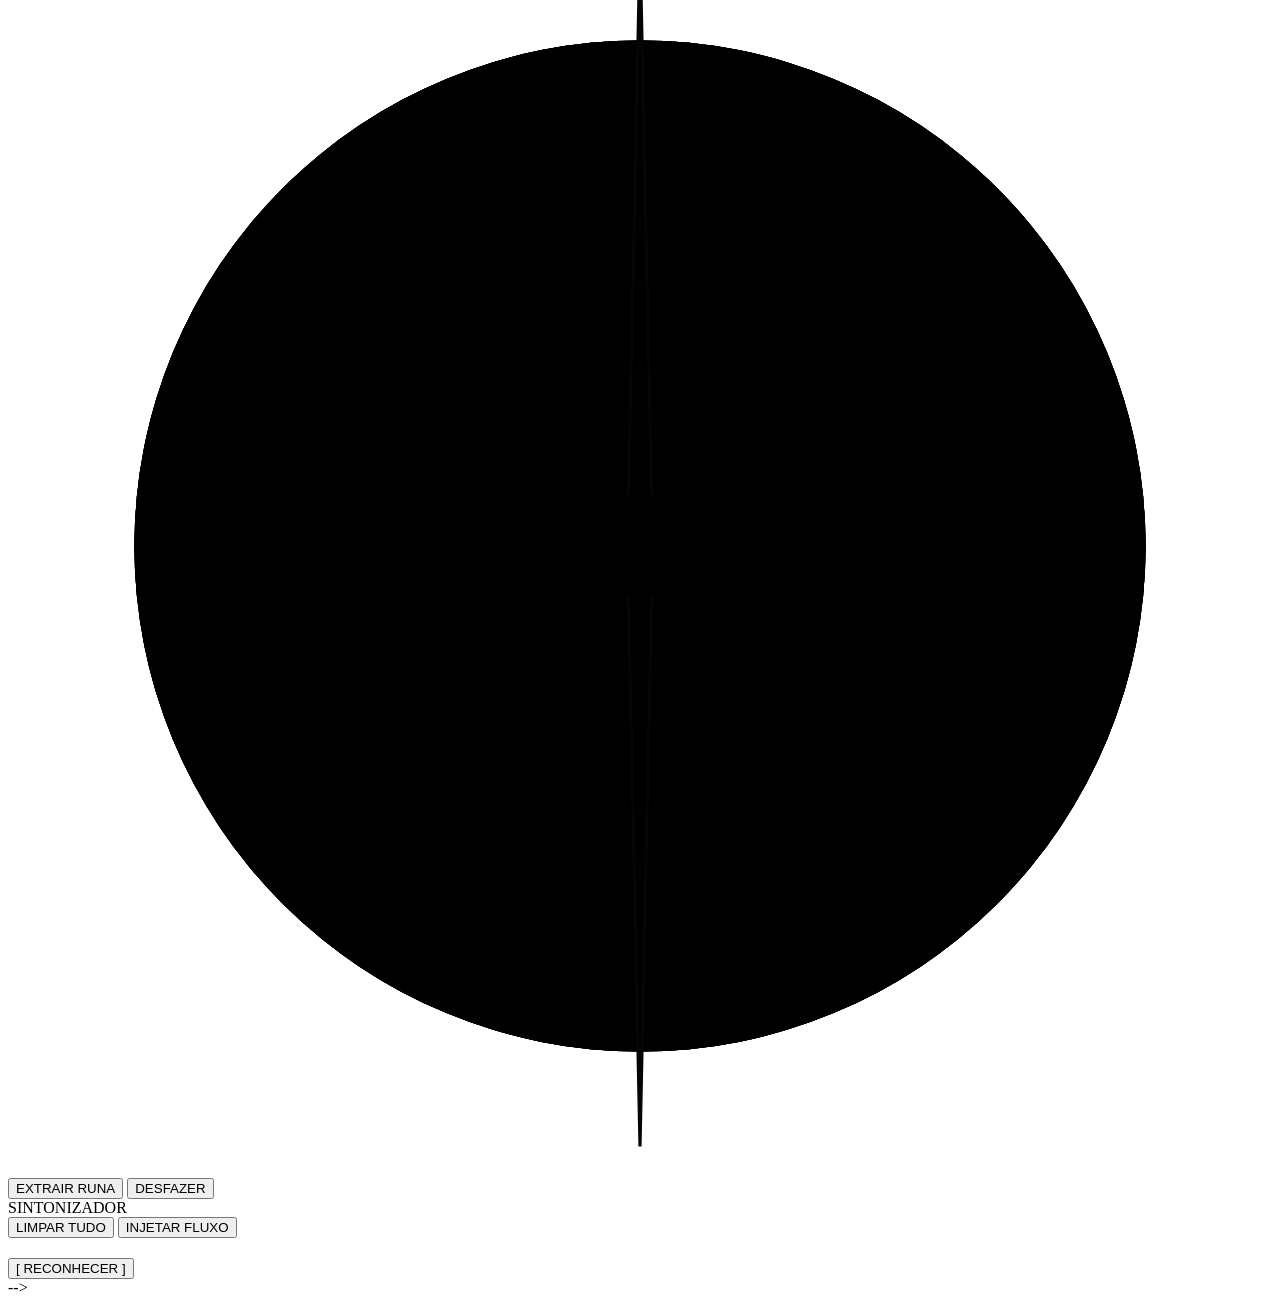
==== commit b42362d1: "feat: logica aprimorada" ====
--- a/selo-da-mandibula.html
+++ b/selo-da-mandibula.html
@@ -1,4 +1,4 @@
-<!DOCTYPE html>
+<!-- <!DOCTYPE html>
 <html lang="pt-BR">
 <head>
   <meta charset="UTF-8">
@@ -452,7 +452,7 @@
       margin-bottom: 25px;
       color: var(--bone);
       line-height: 1.5;
-    }
+    }o foi possível obter o arquivo /selo-da-mandibula.html
 
     /* Responsive Tablet/Mobile */
     @media (max-width: 768px) {
@@ -883,4 +883,4 @@
     window.onload = init;
   </script>
 </body>
-</html>
+</html> -->
